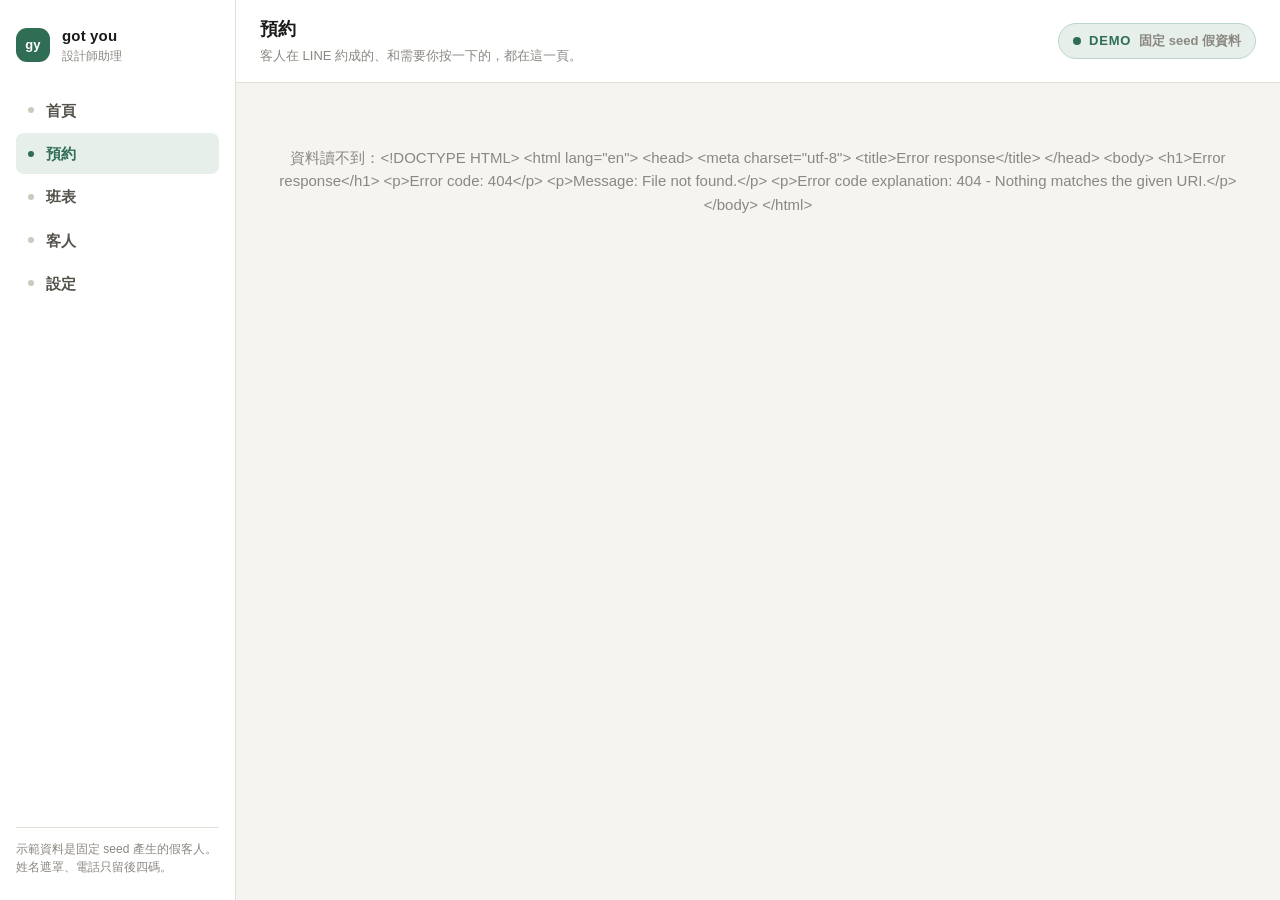
==== assistant/frontend/bookings.html @ 072922bb "export from hackathon-ai @f70cfab" ====
<!doctype html>
<html lang="zh-Hant">
<head>
  <meta charset="utf-8">
  <meta name="viewport" content="width=device-width, initial-scale=1">
  <meta name="assistant-api-base" content="">
  <title>預約 · got you 設計師助理</title>
  <link rel="stylesheet" href="app.css">
</head>
<body data-page="bookings">
  <div class="shell">
    <aside class="sidebar">
      <div class="brand">
        <span class="glyph" aria-hidden="true">gy</span>
        <span class="who"><b>got you</b><span>設計師助理</span></span>
      </div>
      <nav class="nav" aria-label="主導覽">
        <a href="index.html"><span class="dot"></span>首頁</a>
        <a href="bookings.html"><span class="dot"></span>預約</a>
        <a href="schedule.html"><span class="dot"></span>班表</a>
        <a href="customers.html"><span class="dot"></span>客人</a>
        <a href="settings.html"><span class="dot"></span>設定</a>
      </nav>
      <div class="foot">
        示範資料是固定 seed 產生的假客人。<br>
        姓名遮罩、電話只留後四碼。
      </div>
    </aside>
    <div class="main">
      <header class="topbar">
        <div>
          <h1>預約</h1>
          <p class="sub">客人在 LINE 約成的、和需要你按一下的，都在這一頁。</p>
        </div>
      <button class="source-badge" type="button" data-source-badge data-mode-switch
        aria-label="資料來源，按一下切換">
        <span class="pip"></span><span>DEMO</span>
      </button>
      </header>
      <main class="content" id="page-body">
        <p class="empty">讀取中…</p>
      </main>
    </div>
  </div>
  <script src="api-client.js"></script>
  <script src="shell.js"></script>
  <script src="pages.js"></script>
</body>
</html>
---- assistant/frontend/app.css ----
/*
 * got you 設計師助理 · 示範版樣式
 *
 * 一套 CSS 變數撐住五個頁面：顏色、字級、間距、圓角、陰影。要換配色只改
 * :root 那一段，不必翻五個檔。深色由 prefers-color-scheme 接手，變數同名覆蓋，
 * 版面規則一行都不用重寫。
 *
 * 這裡刻意不引外部字型、不引框架：公開 repo clone 下來只有一個 uvicorn，
 * 沒有 npm install，也沒有連外的請求。
 */

:root {
  color-scheme: light;

  --bg: #f5f4f0;
  --surface: #ffffff;
  --surface-2: #faf9f6;
  --surface-3: #f1efea;
  --ink: #1b1a18;
  --ink-2: #56534d;
  --muted: #8b8781;
  --line: #e3dfd7;
  --line-strong: #cec9bf;

  --accent: #2f6d55;
  --accent-ink: #ffffff;
  --accent-soft: #e6efe9;
  --accent-line: #bcd6c9;

  --warn: #8a5b12;
  --warn-soft: #fbf1dd;
  --danger: #9b2f2b;
  --danger-soft: #f8e3e1;

  --demo: #2f6d55;
  --demo-soft: #e6efe9;
  --live: #9b4a12;
  --live-soft: #fbe9da;

  --font-xs: 12px;
  --font-sm: 13px;
  --font-md: 15px;
  --font-lg: 18px;
  --font-xl: 24px;

  --space-1: 4px;
  --space-2: 8px;
  --space-3: 12px;
  --space-4: 16px;
  --space-5: 24px;
  --space-6: 32px;

  --radius-sm: 8px;
  --radius-md: 12px;
  --radius-lg: 18px;
  --shadow-sm: 0 1px 2px rgba(24, 22, 20, .05);
  --shadow-md: 0 10px 28px rgba(24, 22, 20, .08);

  --sidebar-width: 236px;
}

@media (prefers-color-scheme: dark) {
  :root {
    color-scheme: dark;

    --bg: #131417;
    --surface: #1c1e22;
    --surface-2: #212429;
    --surface-3: #282c32;
    --ink: #f0eee9;
    --ink-2: #bab5ad;
    --muted: #8b877f;
    --line: #2f333a;
    --line-strong: #414751;

    --accent: #6fbb99;
    --accent-ink: #10231c;
    --accent-soft: #1e332b;
    --accent-line: #2f5546;

    --warn: #e0b264;
    --warn-soft: #33291a;
    --danger: #e08a84;
    --danger-soft: #35211f;

    --demo: #6fbb99;
    --demo-soft: #1e332b;
    --live: #e2a06a;
    --live-soft: #35281c;

    --shadow-sm: 0 1px 2px rgba(0, 0, 0, .4);
    --shadow-md: 0 12px 32px rgba(0, 0, 0, .45);
  }
}

* { box-sizing: border-box; }

html, body { height: 100%; }

body {
  margin: 0;
  background: var(--bg);
  color: var(--ink);
  font-family: -apple-system, BlinkMacSystemFont, "Segoe UI", "Noto Sans TC",
    "PingFang TC", "Microsoft JhengHei", sans-serif;
  font-size: var(--font-md);
  line-height: 1.55;
  -webkit-font-smoothing: antialiased;
}

a { color: inherit; }

/* --- 外框 ------------------------------------------------------------------ */

.shell {
  display: grid;
  grid-template-columns: var(--sidebar-width) minmax(0, 1fr);
  min-height: 100vh;
}

.sidebar {
  background: var(--surface);
  border-right: 1px solid var(--line);
  padding: var(--space-5) var(--space-4);
  display: flex;
  flex-direction: column;
  gap: var(--space-5);
  position: sticky;
  top: 0;
  height: 100vh;
}

.brand { display: flex; align-items: center; gap: var(--space-3); }

.brand .glyph {
  width: 34px;
  height: 34px;
  border-radius: 11px;
  background: var(--accent);
  color: var(--accent-ink);
  display: grid;
  place-items: center;
  font-weight: 800;
  font-size: var(--font-sm);
  letter-spacing: .02em;
}

.brand .who { display: grid; }
.brand .who b { font-size: var(--font-md); letter-spacing: .01em; }
.brand .who span { color: var(--muted); font-size: var(--font-xs); }

.nav { display: grid; gap: 2px; }

.nav a {
  display: flex;
  align-items: center;
  gap: var(--space-3);
  padding: 9px var(--space-3);
  border-radius: var(--radius-sm);
  color: var(--ink-2);
  text-decoration: none;
  font-size: var(--font-md);
  font-weight: 600;
}

.nav a .dot {
  width: 6px;
  height: 6px;
  border-radius: 50%;
  background: var(--line-strong);
}

.nav a:hover { background: var(--surface-3); color: var(--ink); }
.nav a[aria-current="page"] { background: var(--accent-soft); color: var(--accent); }
.nav a[aria-current="page"] .dot { background: var(--accent); }

.sidebar .foot {
  margin-top: auto;
  color: var(--muted);
  font-size: var(--font-xs);
  line-height: 1.5;
  border-top: 1px solid var(--line);
  padding-top: var(--space-3);
}

.main { display: flex; flex-direction: column; min-width: 0; }

.topbar {
  display: flex;
  align-items: center;
  justify-content: space-between;
  gap: var(--space-4);
  padding: var(--space-4) var(--space-5);
  border-bottom: 1px solid var(--line);
  background: var(--surface);
  position: sticky;
  top: 0;
  z-index: 20;
}

.topbar h1 { margin: 0; font-size: var(--font-lg); font-weight: 750; letter-spacing: .01em; }
.topbar .sub { margin: 2px 0 0; color: var(--muted); font-size: var(--font-sm); }

.content { padding: var(--space-5); display: grid; gap: var(--space-4); align-content: start; }

/* --- 資料來源徽章（影片全程可見） ------------------------------------------ */

.source-badge {
  display: inline-flex;
  align-items: center;
  gap: var(--space-2);
  border-radius: 999px;
  border: 1px solid var(--accent-line);
  background: var(--demo-soft);
  color: var(--demo);
  font: inherit;
  font-size: var(--font-sm);
  font-weight: 800;
  letter-spacing: .06em;
  padding: 7px 14px;
  cursor: pointer;
  white-space: nowrap;
}

.source-badge .pip {
  width: 8px;
  height: 8px;
  border-radius: 50%;
  background: currentColor;
}

.source-badge[data-mode="production"] {
  background: var(--live-soft);
  border-color: var(--live);
  color: var(--live);
}

.source-badge .hint { font-weight: 600; letter-spacing: 0; color: var(--muted); }
.source-badge:disabled { cursor: not-allowed; opacity: .85; }

/* --- 面板與表格 ------------------------------------------------------------ */

.panel {
  background: var(--surface);
  border: 1px solid var(--line);
  border-radius: var(--radius-md);
  box-shadow: var(--shadow-sm);
  padding: var(--space-4) var(--space-5);
}

.panel h2 { margin: 0 0 var(--space-1); font-size: var(--font-md); font-weight: 750; }
.panel .toolbar h2 { margin: 0; }
.panel .note { margin: 0; color: var(--muted); font-size: var(--font-sm); }
.panel .note + .toolbar { margin-top: var(--space-3); }
.panel .toolbar + .table-scroll { margin-top: var(--space-3); }
.panel .toolbar + .week { margin-top: var(--space-3); }

.tiles { display: grid; grid-template-columns: repeat(auto-fit, minmax(150px, 1fr)); gap: var(--space-3); }

.tile {
  background: var(--surface);
  border: 1px solid var(--line);
  border-radius: var(--radius-md);
  padding: var(--space-3) var(--space-4);
}

.tile b { display: block; font-size: var(--font-xl); font-weight: 750; font-variant-numeric: tabular-nums; }
.tile span { color: var(--muted); font-size: var(--font-sm); }

.toolbar { display: flex; flex-wrap: wrap; gap: var(--space-2); align-items: center; }

.field {
  flex: 1 1 220px;
  min-width: 0;
  display: flex;
  align-items: center;
  gap: var(--space-2);
  background: var(--surface-2);
  border: 1px solid var(--line);
  border-radius: var(--radius-sm);
  padding: 0 var(--space-3);
}

.field input {
  flex: 1;
  min-width: 0;
  border: 0;
  background: transparent;
  color: var(--ink);
  font: inherit;
  padding: 9px 0;
  outline: none;
}

.chip {
  border: 1px solid var(--line);
  background: var(--surface);
  color: var(--ink-2);
  border-radius: 999px;
  padding: 7px 14px;
  font: inherit;
  font-size: var(--font-sm);
  font-weight: 650;
  cursor: pointer;
}

.chip:hover { border-color: var(--line-strong); }
.chip[aria-pressed="true"] { background: var(--accent-soft); border-color: var(--accent-line); color: var(--accent); }

.table-scroll { overflow-x: auto; margin: 0 calc(-1 * var(--space-5)); padding: 0 var(--space-5); }

table { width: 100%; border-collapse: collapse; font-size: var(--font-sm); }

th {
  text-align: left;
  color: var(--muted);
  font-weight: 700;
  font-size: var(--font-xs);
  letter-spacing: .04em;
  padding: 0 var(--space-3) var(--space-2);
  white-space: nowrap;
}

td {
  padding: 10px var(--space-3);
  border-top: 1px solid var(--line);
  vertical-align: middle;
  white-space: nowrap;
}

td.name { font-weight: 700; font-size: var(--font-md); }
td.num { font-variant-numeric: tabular-nums; }
tbody tr:hover { background: var(--surface-2); }

.pill {
  display: inline-flex;
  align-items: center;
  border-radius: 999px;
  padding: 3px 10px;
  font-size: var(--font-xs);
  font-weight: 750;
  border: 1px solid var(--line);
  background: var(--surface-3);
  color: var(--ink-2);
}

.pill.ready { background: var(--accent-soft); border-color: var(--accent-line); color: var(--accent); }
.pill.warn { background: var(--warn-soft); border-color: var(--warn); color: var(--warn); }
.pill.muted { background: var(--surface-3); color: var(--muted); }

.empty { color: var(--muted); padding: var(--space-5) 0; text-align: center; }

/* --- 班表 ------------------------------------------------------------------ */

.week { display: grid; gap: var(--space-2); }

.day {
  display: grid;
  grid-template-columns: 92px minmax(0, 1fr);
  gap: var(--space-3);
  border-top: 1px solid var(--line);
  padding: var(--space-3) 0;
}

.day:first-child { border-top: 0; }
.day .when { color: var(--ink-2); font-weight: 700; }
.day .when small { display: block; color: var(--muted); font-weight: 600; font-size: var(--font-xs); }
.day.anchor .when { color: var(--accent); }

.slots { display: grid; gap: var(--space-2); }

.slot {
  display: flex;
  flex-wrap: wrap;
  align-items: center;
  gap: var(--space-3);
  border: 1px solid var(--line);
  border-left: 3px solid var(--accent);
  border-radius: var(--radius-sm);
  background: var(--surface-2);
  padding: 9px var(--space-3);
}

.slot.off { border-left-color: var(--line-strong); background: var(--surface-3); }
.slot .time { font-variant-numeric: tabular-nums; font-weight: 700; }
.slot .who { font-weight: 700; }
.slot .what { color: var(--muted); font-size: var(--font-sm); }
.slot .tail { margin-left: auto; }
.day .free { color: var(--muted); font-size: var(--font-sm); padding: 6px 0; }

/* --- 設定 ------------------------------------------------------------------ */

.rows { display: grid; gap: var(--space-2); margin-top: var(--space-3); }

.row {
  display: flex;
  flex-wrap: wrap;
  gap: var(--space-3);
  align-items: baseline;
  justify-content: space-between;
  border: 1px solid var(--line);
  border-radius: var(--radius-sm);
  background: var(--surface-2);
  padding: 10px var(--space-3);
}

.row .label { color: var(--muted); font-size: var(--font-sm); }
.row .value { font-weight: 650; }

.switch { display: inline-flex; align-items: center; gap: var(--space-2); font-size: var(--font-sm); font-weight: 700; }
.switch .track { width: 34px; height: 20px; border-radius: 999px; background: var(--line-strong); position: relative; }
.switch .track::after {
  content: "";
  position: absolute;
  inset: 2px auto 2px 2px;
  width: 16px;
  border-radius: 50%;
  background: var(--surface);
}
.switch.on .track { background: var(--accent); }
.switch.on .track::after { inset: 2px 2px 2px auto; }

/* --- 聊天 ------------------------------------------------------------------ */

.chat { display: grid; grid-template-rows: minmax(0, 1fr) auto; height: calc(100vh - 73px); }

.thread {
  overflow-y: auto;
  padding: var(--space-5);
  display: grid;
  gap: var(--space-4);
  align-content: start;
}

.turn { display: grid; gap: var(--space-2); max-width: 760px; width: 100%; }
.turn.mine { justify-items: end; margin-left: auto; }

.bubble {
  border-radius: var(--radius-lg);
  padding: var(--space-3) var(--space-4);
  white-space: pre-wrap;
  overflow-wrap: anywhere;
  box-shadow: var(--shadow-sm);
}

.turn.mine .bubble {
  background: var(--accent);
  color: var(--accent-ink);
  border-bottom-right-radius: var(--radius-sm);
  max-width: 80%;
}

.turn.theirs .bubble {
  background: var(--surface);
  border: 1px solid var(--line);
  border-bottom-left-radius: var(--radius-sm);
}

.speaker { color: var(--muted); font-size: var(--font-xs); font-weight: 700; letter-spacing: .04em; }

.fade { animation: rise .28s ease both; }

@keyframes rise {
  from { opacity: 0; transform: translateY(6px); }
  to { opacity: 1; transform: none; }
}

@media (prefers-reduced-motion: reduce) {
  .fade { animation: none; }
}

.steps { display: grid; gap: var(--space-2); }

.toolcard {
  display: grid;
  gap: 2px;
  border: 1px solid var(--line);
  border-left: 3px solid var(--line-strong);
  border-radius: var(--radius-sm);
  background: var(--surface-2);
  padding: 9px var(--space-3);
  font-size: var(--font-sm);
}

.toolcard.done { border-left-color: var(--accent); }
.toolcard .call { font-family: ui-monospace, SFMono-Regular, Menlo, monospace; font-size: var(--font-xs); color: var(--ink-2); overflow-wrap: anywhere; }
.toolcard .state { color: var(--muted); font-size: var(--font-xs); font-weight: 700; }
.toolcard.done .state { color: var(--accent); }

details.used {
  border: 1px solid var(--line);
  border-radius: var(--radius-sm);
  background: var(--surface-2);
  padding: var(--space-2) var(--space-3);
  font-size: var(--font-sm);
}

details.used summary { cursor: pointer; color: var(--ink-2); font-weight: 700; }
details.used .steps { margin-top: var(--space-2); }

.draft {
  border: 1px solid var(--accent-line);
  border-radius: var(--radius-md);
  background: var(--surface);
  box-shadow: var(--shadow-md);
  overflow: hidden;
}

.draft .cap {
  display: flex;
  align-items: center;
  justify-content: space-between;
  gap: var(--space-3);
  background: var(--accent-soft);
  color: var(--accent);
  padding: var(--space-2) var(--space-4);
  font-size: var(--font-sm);
  font-weight: 750;
}

.draft .body { padding: var(--space-4); white-space: pre-wrap; overflow-wrap: anywhere; }
.draft .bar { display: flex; flex-wrap: wrap; gap: var(--space-2); align-items: center; padding: 0 var(--space-4) var(--space-4); }
.draft .bar .why { color: var(--muted); font-size: var(--font-xs); margin-left: auto; }

button.primary {
  border: 1px solid var(--accent);
  background: var(--accent);
  color: var(--accent-ink);
  border-radius: var(--radius-sm);
  padding: 9px 16px;
  font: inherit;
  font-weight: 700;
  cursor: pointer;
}

button.quiet {
  border: 1px solid var(--line-strong);
  background: var(--surface);
  color: var(--ink-2);
  border-radius: var(--radius-sm);
  padding: 9px 16px;
  font: inherit;
  font-weight: 700;
  cursor: pointer;
}

.composer { border-top: 1px solid var(--line); background: var(--surface); padding: var(--space-3) var(--space-5) var(--space-4); }
.quick { display: flex; flex-wrap: wrap; gap: var(--space-2); margin-bottom: var(--space-3); }

.quick button {
  border: 1px solid var(--line);
  background: var(--surface-2);
  color: var(--ink-2);
  border-radius: 999px;
  padding: 7px 13px;
  font: inherit;
  font-size: var(--font-sm);
  font-weight: 650;
  cursor: pointer;
}

.quick button:hover { border-color: var(--accent-line); color: var(--accent); background: var(--accent-soft); }

.say { display: flex; gap: var(--space-2); align-items: flex-end; }

.say textarea {
  flex: 1;
  min-height: 46px;
  max-height: 160px;
  resize: none;
  border: 1px solid var(--line);
  border-radius: var(--radius-md);
  background: var(--surface-2);
  color: var(--ink);
  font: inherit;
  padding: 11px var(--space-3);
  outline: none;
}

.say textarea:focus { border-color: var(--accent-line); }

.toast {
  position: fixed;
  left: 50%;
  bottom: 96px;
  transform: translateX(-50%);
  background: var(--ink);
  color: var(--bg);
  border-radius: 999px;
  padding: 10px 20px;
  font-size: var(--font-sm);
  font-weight: 700;
  box-shadow: var(--shadow-md);
  z-index: 60;
}

/* --- 手機 ------------------------------------------------------------------ */

@media (max-width: 860px) {
  .shell { grid-template-columns: minmax(0, 1fr); }

  .sidebar {
    position: static;
    height: auto;
    flex-direction: row;
    align-items: center;
    gap: var(--space-3);
    overflow-x: auto;
    padding: var(--space-3) var(--space-4);
    border-right: 0;
    border-bottom: 1px solid var(--line);
  }

  .brand .who { display: none; }
  .nav { grid-auto-flow: column; gap: var(--space-1); }
  .nav a { padding: 7px 11px; font-size: var(--font-sm); }
  .nav a .dot { display: none; }
  .sidebar .foot { display: none; }

  .topbar { padding: var(--space-3) var(--space-4); }
  .topbar .sub { display: none; }
  .content { padding: var(--space-4); }
  .chat { height: calc(100vh - 130px); }
  .thread { padding: var(--space-4); }
  .composer { padding: var(--space-3) var(--space-4); }
  .table-scroll { margin: 0 calc(-1 * var(--space-4)); padding: 0 var(--space-4); }
  .day { grid-template-columns: minmax(0, 1fr); }
}

/* 只給螢幕閱讀器的標籤：畫面上看不到，但輸入框不是一個沒有名字的框。 */
.visually-hidden {
  position: absolute;
  width: 1px;
  height: 1px;
  margin: -1px;
  padding: 0;
  overflow: hidden;
  clip: rect(0 0 0 0);
  white-space: nowrap;
  border: 0;
}
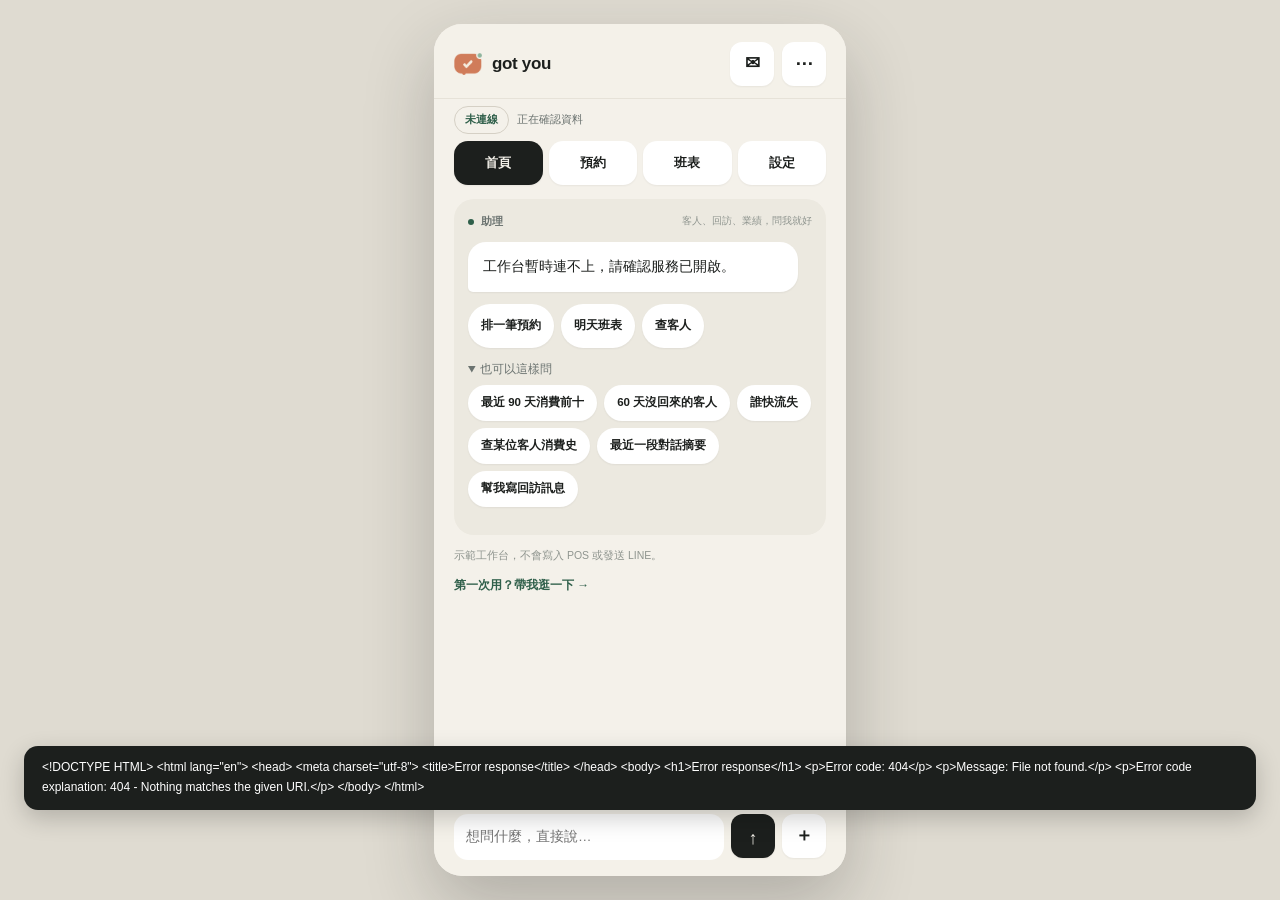
==== commit 47d5263a: "export from hackathon-ai @1cab8b3 工具卡逐張出現還原、工作台亂型別守衛、刪死檔 pages.js、README 對齊實際畫面與測試數字（323 passed／2 sk" ====
--- a/assistant/frontend/bookings.html
+++ b/assistant/frontend/bookings.html
@@ -2,48 +2,67 @@
 <html lang="zh-Hant">
 <head>
   <meta charset="utf-8">
-  <meta name="viewport" content="width=device-width, initial-scale=1">
+  <meta name="viewport" content="width=device-width, initial-scale=1, viewport-fit=cover">
   <meta name="assistant-api-base" content="">
-  <title>預約 · got you 設計師助理</title>
+  <title>工作台 · got you</title>
   <link rel="stylesheet" href="app.css">
 </head>
-<body data-page="bookings">
-  <div class="shell">
-    <aside class="sidebar">
-      <div class="brand">
-        <span class="glyph" aria-hidden="true">gy</span>
-        <span class="who"><b>got you</b><span>設計師助理</span></span>
-      </div>
-      <nav class="nav" aria-label="主導覽">
-        <a href="index.html"><span class="dot"></span>首頁</a>
-        <a href="bookings.html"><span class="dot"></span>預約</a>
-        <a href="schedule.html"><span class="dot"></span>班表</a>
-        <a href="customers.html"><span class="dot"></span>客人</a>
-        <a href="settings.html"><span class="dot"></span>設定</a>
+<body data-workbench data-initial-sheet="bookings">
+  <main class="workbench">
+    <header class="topbar">
+      <a class="brand" href="index.html" aria-label="got you 首頁"><img src="assets/gotyou-bubble.png" alt=""><b>got you</b></a>
+      <button class="icon" type="button" data-open="inbox" aria-label="客人訊息">✉</button>
+      <button class="icon" type="button" data-open="settings" aria-label="更多設定">⋯</button>
+    </header>
+    <div class="source-line">
+      <button class="source-badge" type="button" data-source-badge data-mode-switch>連線中</button>
+      <span data-replay-label>正在確認資料</span>
+    </div>
+    <div class="home-content">
+      <nav class="nav" aria-label="主要入口" data-tour="nav">
+        <button type="button" data-home aria-current="page">首頁</button>
+        <button type="button" data-open="bookings">預約</button>
+        <button type="button" data-open="schedule">班表</button>
+        <button type="button" data-open="settings">設定</button>
       </nav>
-      <div class="foot">
-        示範資料是固定 seed 產生的假客人。<br>
-        姓名遮罩、電話只留後四碼。
-      </div>
-    </aside>
-    <div class="main">
-      <header class="topbar">
-        <div>
-          <h1>預約</h1>
-          <p class="sub">客人在 LINE 約成的、和需要你按一下的，都在這一頁。</p>
+      <section class="assistant-area" data-tour="chat">
+        <div class="assistant-heading"><i></i><b>助理</b><span>客人、回訪、業績，問我就好</span></div>
+        <div class="greeting bubble" data-greeting>你好，我是你的工作台助理。正在讀取資料…</div>
+        <div class="home-shortcuts">
+          <button type="button" data-open="add">排一筆預約</button>
+          <button type="button" data-tomorrow>明天班表</button>
+          <button type="button" data-open="customers">查客人</button>
         </div>
-      <button class="source-badge" type="button" data-source-badge data-mode-switch
-        aria-label="資料來源，按一下切換">
-        <span class="pip"></span><span>DEMO</span>
-      </button>
-      </header>
-      <main class="content" id="page-body">
-        <p class="empty">讀取中…</p>
-      </main>
+        <details class="quick-panel" open>
+          <summary>也可以這樣問</summary>
+          <div class="quick" aria-label="常問的問題">
+            <button type="button" data-quick-prompt="幫我看截至今天，最近 90 天消費金額最高的 10 位客人，金額跟到店次數一起列。">最近 90 天消費前十</button>
+            <button type="button" data-quick-prompt="幫我找超過 60 天沒回來的客人，按沒回來天數由久到短列 10 位。">60 天沒回來的客人</button>
+            <button type="button" data-quick-prompt="幫我看看誰快流失了，先抓 5 位最值得我主動關心的。">誰快流失</button>
+            <button type="button" data-quick-prompt="最近 90 天消費第一名那位，幫我把每次服務、日期和金額整理出來。">查某位客人消費史</button>
+            <button type="button" data-quick-prompt="幫我整理最近一位有傳訊息的客人：他最後在問什麼、我們回了什麼、目前卡在哪？">最近一段對話摘要</button>
+            <button type="button" data-quick-prompt="流失名單第一位，幫我寫一則回訪訊息。">幫我寫回訪訊息</button>
+          </div>
+        </details>
+        <div class="thread" data-thread role="log" aria-label="和助理的對話" aria-live="polite"></div>
+      </section>
+      <p class="disclosure" data-workbench-note>示範工作台，不會寫入 POS 或發送 LINE。</p>
+      <button class="text-button" type="button" data-tour-start>第一次用？帶我逛一下 →</button>
     </div>
-  </div>
+    <form class="composer" data-chat-form>
+      <label class="visually-hidden" for="say">想問助理什麼</label>
+      <textarea id="say" data-say rows="1" placeholder="想問什麼，直接說…"></textarea>
+      <button class="primary icon" type="submit" data-send aria-label="送出給助理">↑</button>
+      <button class="icon" type="button" data-open="add" aria-label="手動排一筆">＋</button>
+    </form>
+  </main>
+  <div data-sheet-root></div>
+  <button class="assistant-ball" type="button" data-assistant-ball aria-label="打開助理" hidden><img src="assets/gotyou-bubble.png" alt=""></button>
+  <div class="toast" data-toast role="status" hidden></div>
   <script src="api-client.js"></script>
   <script src="shell.js"></script>
-  <script src="pages.js"></script>
+  <script src="workbench.js"></script>
+  <script src="workbench-settings.js"></script>
+  <script src="chat.js"></script>
 </body>
 </html>
--- a/assistant/frontend/app.css
+++ b/assistant/frontend/app.css
@@ -1,641 +1,883 @@
-/*
- * got you 設計師助理 · 示範版樣式
- *
- * 一套 CSS 變數撐住五個頁面：顏色、字級、間距、圓角、陰影。要換配色只改
- * :root 那一段，不必翻五個檔。深色由 prefers-color-scheme 接手，變數同名覆蓋，
- * 版面規則一行都不用重寫。
- *
- * 這裡刻意不引外部字型、不引框架：公開 repo clone 下來只有一個 uvicorn，
- * 沒有 npm install，也沒有連外的請求。
- */
-
 :root {
   color-scheme: light;
-
-  --bg: #f5f4f0;
-  --surface: #ffffff;
-  --surface-2: #faf9f6;
-  --surface-3: #f1efea;
-  --ink: #1b1a18;
-  --ink-2: #56534d;
-  --muted: #8b8781;
-  --line: #e3dfd7;
-  --line-strong: #cec9bf;
-
-  --accent: #2f6d55;
-  --accent-ink: #ffffff;
-  --accent-soft: #e6efe9;
-  --accent-line: #bcd6c9;
-
-  --warn: #8a5b12;
-  --warn-soft: #fbf1dd;
-  --danger: #9b2f2b;
-  --danger-soft: #f8e3e1;
-
-  --demo: #2f6d55;
-  --demo-soft: #e6efe9;
-  --live: #9b4a12;
-  --live-soft: #fbe9da;
-
-  --font-xs: 12px;
-  --font-sm: 13px;
-  --font-md: 15px;
-  --font-lg: 18px;
-  --font-xl: 24px;
-
-  --space-1: 4px;
-  --space-2: 8px;
-  --space-3: 12px;
-  --space-4: 16px;
-  --space-5: 24px;
-  --space-6: 32px;
-
-  --radius-sm: 8px;
-  --radius-md: 12px;
-  --radius-lg: 18px;
-  --shadow-sm: 0 1px 2px rgba(24, 22, 20, .05);
-  --shadow-md: 0 10px 28px rgba(24, 22, 20, .08);
-
-  --sidebar-width: 236px;
-}
-
-@media (prefers-color-scheme: dark) {
-  :root {
-    color-scheme: dark;
-
-    --bg: #131417;
-    --surface: #1c1e22;
-    --surface-2: #212429;
-    --surface-3: #282c32;
-    --ink: #f0eee9;
-    --ink-2: #bab5ad;
-    --muted: #8b877f;
-    --line: #2f333a;
-    --line-strong: #414751;
-
-    --accent: #6fbb99;
-    --accent-ink: #10231c;
-    --accent-soft: #1e332b;
-    --accent-line: #2f5546;
-
-    --warn: #e0b264;
-    --warn-soft: #33291a;
-    --danger: #e08a84;
-    --danger-soft: #35211f;
-
-    --demo: #6fbb99;
-    --demo-soft: #1e332b;
-    --live: #e2a06a;
-    --live-soft: #35281c;
-
-    --shadow-sm: 0 1px 2px rgba(0, 0, 0, .4);
-    --shadow-md: 0 12px 32px rgba(0, 0, 0, .45);
-  }
-}
-
-* { box-sizing: border-box; }
-
-html, body { height: 100%; }
-
+  --ink: #1c1f1d;
+  --muted: #6b7370;
+  --paper: #f4f1ea;
+  --paper-2: #ece9e0;
+  --green: #2f5f4a;
+  --sig: #b4552f;
+  --line: #e6e2d8;
+  --shadow: 0 1px 2px rgba(28, 31, 29, 0.06);
+}
+* {
+  box-sizing: border-box;
+}
 body {
   margin: 0;
-  background: var(--bg);
+  background: #dfdbd1;
   color: var(--ink);
-  font-family: -apple-system, BlinkMacSystemFont, "Segoe UI", "Noto Sans TC",
-    "PingFang TC", "Microsoft JhengHei", sans-serif;
-  font-size: var(--font-md);
-  line-height: 1.55;
-  -webkit-font-smoothing: antialiased;
-}
-
-a { color: inherit; }
-
-/* --- 外框 ------------------------------------------------------------------ */
-
-.shell {
-  display: grid;
-  grid-template-columns: var(--sidebar-width) minmax(0, 1fr);
-  min-height: 100vh;
-}
-
-.sidebar {
-  background: var(--surface);
-  border-right: 1px solid var(--line);
-  padding: var(--space-5) var(--space-4);
+  font-family: -apple-system, "Segoe UI", "Noto Sans TC", sans-serif;
+  font-size: 13.5px;
+  line-height: 1.65;
+  font-variant-numeric: tabular-nums;
+  padding: 24px 0;
+}
+button,
+input,
+textarea,
+select {
+  font: inherit;
+}
+button,
+a,
+input,
+textarea,
+select {
+  -webkit-tap-highlight-color: transparent;
+}
+button {
+  border: 0;
+  cursor: pointer;
+  color: inherit;
+  background: #fff;
+  font-weight: 700;
+  min-height: 44px;
+  touch-action: manipulation;
+}
+button:active {
+  transform: scale(0.97);
+}
+button:disabled {
+  opacity: 0.45;
+  cursor: not-allowed;
+}
+button:focus-visible,
+a:focus-visible,
+summary:focus-visible {
+  outline: 3px solid var(--green);
+  outline-offset: 3px;
+}
+[hidden] {
+  display: none !important;
+}
+a {
+  color: var(--green);
+  text-decoration: none;
+}
+h1,
+h2,
+h3,
+p {
+  margin: 0;
+}
+h1 {
+  font-size: 23px;
+  font-weight: 900;
+  letter-spacing: -0.035em;
+}
+h2 {
+  font-size: 17px;
+  font-weight: 900;
+  letter-spacing: -0.025em;
+}
+h3 {
+  font-size: 14px;
+  font-weight: 900;
+  letter-spacing: -0.02em;
+}
+img {
+  max-width: 100%;
+}
+.workbench {
+  width: min(412px, calc(100vw - 40px));
+  margin: auto;
+  min-height: calc(100dvh - 48px);
+  background: var(--paper);
+  border-radius: 28px;
+  box-shadow: 0 28px 70px rgba(28, 31, 29, 0.24);
   display: flex;
   flex-direction: column;
-  gap: var(--space-5);
+  position: relative;
+}
+.topbar {
   position: sticky;
   top: 0;
-  height: 100vh;
-}
-
-.brand { display: flex; align-items: center; gap: var(--space-3); }
-
-.brand .glyph {
-  width: 34px;
-  height: 34px;
-  border-radius: 11px;
-  background: var(--accent);
-  color: var(--accent-ink);
+  z-index: 10;
+  background: rgba(244, 241, 234, 0.97);
+  border-radius: 28px 28px 0 0;
+  padding: 18px 20px 12px;
+  display: flex;
+  align-items: center;
+  gap: 8px;
+  border-bottom: 1px solid var(--line);
+}
+.brand {
+  display: flex;
+  align-items: center;
+  gap: 10px;
+  color: var(--ink);
+  margin-right: auto;
+  font-size: 17px;
+  letter-spacing: -0.02em;
+}
+.brand img {
+  width: 28px;
+  height: 28px;
+  object-fit: contain;
+}
+.icon {
+  width: 44px;
+  height: 44px;
+  flex: none;
+  border-radius: 12px;
+  box-shadow: var(--shadow);
   display: grid;
   place-items: center;
-  font-weight: 800;
-  font-size: var(--font-sm);
-  letter-spacing: .02em;
-}
-
-.brand .who { display: grid; }
-.brand .who b { font-size: var(--font-md); letter-spacing: .01em; }
-.brand .who span { color: var(--muted); font-size: var(--font-xs); }
-
-.nav { display: grid; gap: 2px; }
-
-.nav a {
+  font-size: 18px;
+}
+.source-line {
   display: flex;
   align-items: center;
-  gap: var(--space-3);
-  padding: 9px var(--space-3);
-  border-radius: var(--radius-sm);
-  color: var(--ink-2);
-  text-decoration: none;
-  font-size: var(--font-md);
-  font-weight: 600;
-}
-
-.nav a .dot {
+  gap: 8px;
+  padding: 7px 20px;
+  font-size: 10.5px;
+  color: var(--muted);
+}
+.source-badge {
+  font-size: 10.5px;
+  border: 1px solid #d5d0c5;
+  border-radius: 999px;
+  background: transparent;
+  min-height: 28px;
+  padding: 2px 10px;
+  color: var(--green);
+}
+.home-content {
+  padding: 0 20px 16px;
+  flex: 1;
+}
+.nav {
+  display: flex;
+  gap: 6px;
+}
+.nav button {
+  flex: 1;
+  border-radius: 14px;
+  font-size: 12.5px;
+  box-shadow: var(--shadow);
+}
+.nav [aria-current] {
+  background: var(--ink);
+  color: var(--paper);
+}
+.assistant-area {
+  background: var(--paper-2);
+  border-radius: 20px;
+  padding: 14px;
+  margin-top: 14px;
+}
+.assistant-heading {
+  display: flex;
+  align-items: center;
+  gap: 7px;
+  font-size: 10.5px;
+  color: var(--muted);
+  padding-bottom: 12px;
+  letter-spacing: 0.04em;
+}
+.assistant-heading i {
   width: 6px;
   height: 6px;
   border-radius: 50%;
-  background: var(--line-strong);
-}
-
-.nav a:hover { background: var(--surface-3); color: var(--ink); }
-.nav a[aria-current="page"] { background: var(--accent-soft); color: var(--accent); }
-.nav a[aria-current="page"] .dot { background: var(--accent); }
-
-.sidebar .foot {
-  margin-top: auto;
-  color: var(--muted);
-  font-size: var(--font-xs);
-  line-height: 1.5;
-  border-top: 1px solid var(--line);
-  padding-top: var(--space-3);
-}
-
-.main { display: flex; flex-direction: column; min-width: 0; }
-
-.topbar {
-  display: flex;
+  background: var(--green);
+}
+.assistant-heading span {
+  margin-left: auto;
+  font-size: 10px;
+  letter-spacing: 0;
+  color: #8f958f;
+}
+.bubble {
+  padding: 13px 15px;
+  white-space: pre-wrap;
+  overflow-wrap: anywhere;
+  line-height: 1.75;
+  background: white;
+  border-radius: 18px 18px 18px 5px;
+  box-shadow: var(--shadow);
+}
+.greeting {
+  max-width: 96%;
+}
+.home-shortcuts,
+.quick {
+  display: flex;
+  flex-wrap: wrap;
+  gap: 7px;
+  margin-top: 12px;
+}
+.home-shortcuts button,
+.quick button {
+  border-radius: 999px;
+  padding: 8px 13px;
+  font-size: 12px;
+  box-shadow: var(--shadow);
+}
+.home-shortcuts button:hover,
+.quick button:hover {
+  background: var(--ink);
+  color: var(--paper);
+}
+.quick-panel {
+  margin-top: 12px;
+}
+.quick-panel > summary {
+  cursor: pointer;
+  color: var(--muted);
+  font-size: 11.5px;
+}
+.quick-panel .quick {
+  margin-top: 6px;
+}
+.quick button {
+  font-size: 11.5px;
+  min-height: 36px;
+}
+.thread {
+  display: flex;
+  flex-direction: column;
+  gap: 12px;
+  margin-top: 14px;
+}
+.turn {
+  max-width: 94%;
+  scroll-margin-bottom: 100px;
+  animation: rise 0.22s ease both;
+}
+.turn.mine {
+  align-self: flex-end;
+  max-width: 85%;
+}
+.mine .bubble {
+  background: var(--ink);
+  color: var(--paper);
+  border-radius: 18px 18px 5px 18px;
+}
+.speaker {
+  font-size: 10.5px;
+  color: var(--muted);
+  margin-bottom: 3px;
+}
+.disclosure {
+  font-size: 10.5px;
+  color: #8f958f;
+  line-height: 1.6;
+  margin-top: 12px;
+}
+.text-button {
+  background: transparent;
+  color: var(--green);
+  font-size: 12px;
+  padding: 8px 0;
+}
+.composer {
+  position: sticky;
+  bottom: 0;
+  z-index: 12;
+  display: flex;
+  gap: 7px;
+  padding: 12px 20px max(16px, env(safe-area-inset-bottom));
+  background: rgba(244, 241, 234, 0.97);
+  border-radius: 0 0 28px 28px;
+}
+.composer textarea {
+  flex: 1;
+  min-width: 0;
+  resize: none;
+  border: 0;
+  border-radius: 14px;
+  padding: 12px;
+  background: white;
+  max-height: 130px;
+}
+.primary {
+  background: var(--ink);
+  color: var(--paper);
+}
+.primary,
+.secondary,
+.danger {
+  border-radius: 12px;
+  padding: 10px 16px;
+  box-shadow: var(--shadow);
+}
+.danger {
+  color: var(--sig);
+}
+.full {
+  width: 100%;
+}
+.row {
+  display: flex;
+  align-items: center;
+  gap: 10px;
+}
+.between {
+  justify-content: space-between;
+}
+.grow {
+  flex: 1;
+  min-width: 0;
+}
+.muted,
+.note {
+  color: var(--muted);
+  font-size: 12px;
+}
+.note {
+  margin: 8px 0;
+  line-height: 1.6;
+}
+.warning {
+  color: var(--sig);
+  background: #fbeee7;
+  border-radius: 12px;
+  padding: 10px 12px;
+  font-size: 12px;
+  margin: 10px 0;
+}
+.card {
+  background: #fff;
+  border-radius: 18px;
+  padding: 14px 16px;
+  box-shadow: var(--shadow);
+  margin: 10px 0;
+}
+.card.action {
+  width: 100%;
+  text-align: left;
+  display: block;
+}
+.list-row {
+  display: flex;
+  align-items: center;
+  gap: 10px;
+  width: 100%;
+  padding: 12px 0;
+  border-bottom: 1px solid #f0ece3;
+  text-align: left;
+  background: transparent;
+  min-height: 60px;
+}
+.list-row:last-child {
+  border: 0;
+}
+.avatar {
+  width: 36px;
+  height: 36px;
+  flex: none;
+  border-radius: 50%;
+  background: #eae5da;
+  display: grid;
+  place-items: center;
+  font-size: 15px;
+  font-weight: 900;
+}
+.chevron {
+  color: #c8ccc8;
+}
+.pill {
+  display: inline-block;
+  padding: 3px 8px;
+  border-radius: 999px;
+  font-size: 10.5px;
+  color: var(--muted);
+  background: var(--paper-2);
+}
+.pill.pending {
+  color: var(--sig);
+  background: #fbeee7;
+}
+.pill.confirmed {
+  color: #8f958f;
+  background: #f0f0ee;
+}
+.pill.green {
+  color: var(--green);
+}
+.empty {
+  padding: 28px 12px;
+  text-align: center;
+  color: var(--muted);
+  font-size: 12px;
+}
+.stats {
+  display: flex;
+  background: var(--ink);
+  color: var(--paper);
+  border-radius: 18px;
+  padding: 16px;
+  margin: 12px 0;
+  gap: 10px;
+}
+.stats > div {
+  flex: 1;
+}
+.stats b {
+  font-size: 18px;
+  display: block;
+  line-height: 1.3;
+}
+.stats small {
+  font-size: 10px;
+  opacity: 0.7;
+}
+.actions {
+  display: flex;
+  flex-wrap: wrap;
+  gap: 8px;
+  margin: 12px 0;
+}
+.actions > * {
+  flex: 1;
+}
+.chips {
+  display: flex;
+  gap: 6px;
+  flex-wrap: wrap;
+  margin: 10px 0;
+}
+.chip {
+  border-radius: 999px;
+  padding: 7px 12px;
+  font-size: 12px;
+  background: #fff;
+  border: 1px solid var(--line);
+}
+.chip[aria-pressed="true"] {
+  background: var(--ink);
+  color: var(--paper);
+  border-color: var(--ink);
+}
+.field {
+  display: flex;
+  flex-direction: column;
+  gap: 5px;
+  margin: 12px 0;
+  font-size: 12px;
+  color: var(--muted);
+}
+.field input,
+.field textarea,
+.field select {
+  width: 100%;
+  min-height: 44px;
+  border: 1px solid var(--line);
+  border-radius: 11px;
+  padding: 10px 12px;
+  color: var(--ink);
+  background: white;
+  outline: none;
+}
+.field input:focus,
+.field textarea:focus {
+  border-color: var(--green);
+  box-shadow: 0 0 0 2px #2f5f4a18;
+}
+.field textarea {
+  resize: vertical;
+  min-height: 80px;
+}
+.field input[type="checkbox"] {
+  width: 22px;
+  min-height: 22px;
+  accent-color: var(--green);
+}
+.inline-fields {
+  display: flex;
+  gap: 10px;
+}
+.inline-fields > .field {
+  flex: 1;
+  min-width: 0;
+}
+.error {
+  color: var(--sig);
+  background: #fbeee7;
+  border-radius: 12px;
+  padding: 10px 12px;
+  margin: 10px 0;
+  white-space: pre-wrap;
+  overflow-wrap: anywhere;
+}
+.sheet-layer {
+  position: fixed;
+  inset: 0;
+  z-index: 30;
+  display: flex;
+  justify-content: center;
+  align-items: flex-end;
+  background: rgba(28, 31, 29, 0.36);
+  padding: 0 20px;
+}
+.sheet {
+  width: min(412px, 100%);
+  max-height: 92dvh;
+  display: flex;
+  flex-direction: column;
+  background: var(--paper);
+  border-radius: 24px 24px 0 0;
+  box-shadow: 0 -18px 50px rgba(28, 31, 29, 0.22);
+  animation: rise 0.24s ease both;
+  outline: none;
+}
+.sheet-handle {
+  width: 34px;
+  height: 4px;
+  border-radius: 99px;
+  background: #d5d0c5;
+  margin: 10px auto 2px;
+  flex: none;
+}
+.sheet-header {
+  display: flex;
+  align-items: center;
+  gap: 8px;
+  padding: 4px 16px 10px;
+  border-bottom: 1px solid var(--line);
+  flex: none;
+}
+.sheet-header h2 {
+  flex: 1;
+}
+.sheet-content {
+  padding: 10px 20px max(30px, env(safe-area-inset-bottom));
+  overflow: auto;
+  overscroll-behavior: contain;
+}
+.assistant-ball {
+  position: fixed;
+  right: max(28px, calc(50vw - 190px));
+  bottom: 22px;
+  z-index: 42;
+  width: 52px;
+  height: 52px;
+  border-radius: 50%;
+  background: #fff;
+  box-shadow: 0 6px 24px #0003;
+  touch-action: none;
+  display: grid;
+  place-items: center;
+}
+.assistant-ball img {
+  width: 30px;
+  pointer-events: none;
+}
+.toast {
+  position: fixed;
+  bottom: 90px;
+  left: 50%;
+  transform: translateX(-50%);
+  z-index: 100;
+  background: var(--ink);
+  color: white;
+  padding: 12px 18px;
+  border-radius: 14px;
+  width: max-content;
+  max-width: calc(100vw - 48px);
+  font-size: 12px;
+  box-shadow: 0 8px 24px #0003;
+}
+.date-strip {
+  display: flex;
+  gap: 7px;
+  overflow-x: auto;
+  scrollbar-width: none;
+  padding: 10px 0 15px;
+  scroll-snap-type: x proximity;
+}
+.date-chip {
+  min-width: 48px;
+  border-radius: 14px;
+  padding: 8px 4px;
+  background: #fff;
+  color: #8f958f;
+  scroll-snap-align: center;
+}
+.date-chip b {
+  display: block;
+  font-size: 17px;
+  color: var(--ink);
+}
+.date-chip small {
+  display: block;
+  font-size: 10px;
+}
+.date-chip[aria-pressed="true"] {
+  background: var(--ink);
+  color: var(--paper);
+}
+.date-chip[aria-pressed="true"] b {
+  color: var(--paper);
+}
+.timeline {
+  position: relative;
+  margin: 15px 0;
+  min-height: 350px;
+}
+.hour {
+  position: absolute;
+  left: 0;
+  right: 0;
+  border-top: 1px solid #e6e2d8;
+  font-size: 10px;
+  color: #8f958f;
+  pointer-events: none;
+}
+.hour span {
+  background: var(--paper);
+  padding-right: 5px;
+}
+.slot {
+  position: absolute;
+  left: 45px;
+  right: 0;
+  text-align: left;
+  border-radius: 17px;
+  padding: 10px 12px;
+  background: white;
+  overflow: hidden;
+  box-shadow:
+    var(--shadow),
+    0 10px 26px #1c1f1d12;
+  min-height: 0;
+}
+.slot b {
+  font-size: 13px;
+}
+.slot small {
+  display: block;
+  font-size: 11px;
+  font-weight: 400;
+}
+.slot.pending {
+  background: #fbeee7;
+  color: var(--sig);
+}
+.slot.block {
+  background: repeating-linear-gradient(
+    -45deg,
+    #eae6dc 0 6px,
+    #f1ede4 6px 12px
+  );
+  box-shadow: none;
+}
+.slot.free {
+  border: 1px dashed #d8d3c8;
+  background: #ffffff55;
+  box-shadow: none;
+  color: var(--muted);
+  font-size: 11px;
+}
+.profile-head .avatar {
+  width: 52px;
+  height: 52px;
+  font-size: 20px;
+}
+.profile-head h2 {
+  font-size: 23px;
+}
+.pinned {
+  white-space: pre-wrap;
+}
+.used {
+  margin-top: 7px;
+  font-size: 10.5px;
+  overflow-wrap: anywhere;
+  color: var(--muted);
+}
+.used .cap {
+  margin-bottom: 2px;
+}
+.toolcard {
+  border-left: 2px solid #c0c4c0;
+  padding: 5px 9px;
+  margin: 8px 0;
+  background: #ffffff88;
+  border-radius: 0 8px 8px 0;
+}
+/* 卡片是一張一張出現的，所以每張自己淡入一次；整串不重畫（見 chat.js 檔頭）。 */
+.toolcard.fade {
+  animation: rise 0.22s ease both;
+}
+.toolcard.done {
+  border-left-color: var(--green);
+}
+.call {
+  font-size: 11px;
+  font-weight: 700;
+}
+.state {
+  font-size: 10.5px;
+}
+.draft {
+  background: #fff;
+  border-radius: 18px;
+  padding: 14px;
+  box-shadow: var(--shadow);
+}
+.draft .body {
+  white-space: pre-wrap;
+}
+.draft .cap {
+  font-size: 11px;
+  color: var(--green);
+  margin-bottom: 8px;
+}
+.waiting span {
+  display: inline-block;
+  width: 6px;
+  height: 6px;
+  background: #c0c4c0;
+  border-radius: 50%;
+  margin: 0 2px;
+  animation: pulse 1.1s infinite;
+}
+.waiting span:nth-child(2) {
+  animation-delay: 0.18s;
+}
+.waiting span:nth-child(3) {
+  animation-delay: 0.36s;
+}
+.price-row {
+  display: grid;
+  grid-template-columns: repeat(2, minmax(0, 1fr));
+  gap: 8px 12px;
+  padding: 14px 0;
+  border-bottom: 1px solid var(--line);
+}
+.price-row > .row,
+.price-row > .inline-fields {
+  grid-column: 1 / -1;
+}
+.price-row > .field:has(input[type="checkbox"]) {
+  flex-direction: row;
   align-items: center;
   justify-content: space-between;
-  gap: var(--space-4);
-  padding: var(--space-4) var(--space-5);
-  border-bottom: 1px solid var(--line);
-  background: var(--surface);
-  position: sticky;
-  top: 0;
-  z-index: 20;
-}
-
-.topbar h1 { margin: 0; font-size: var(--font-lg); font-weight: 750; letter-spacing: .01em; }
-.topbar .sub { margin: 2px 0 0; color: var(--muted); font-size: var(--font-sm); }
-
-.content { padding: var(--space-5); display: grid; gap: var(--space-4); align-content: start; }
-
-/* --- 資料來源徽章（影片全程可見） ------------------------------------------ */
-
-.source-badge {
-  display: inline-flex;
-  align-items: center;
-  gap: var(--space-2);
-  border-radius: 999px;
-  border: 1px solid var(--accent-line);
-  background: var(--demo-soft);
-  color: var(--demo);
-  font: inherit;
-  font-size: var(--font-sm);
-  font-weight: 800;
-  letter-spacing: .06em;
-  padding: 7px 14px;
-  cursor: pointer;
-  white-space: nowrap;
-}
-
-.source-badge .pip {
-  width: 8px;
-  height: 8px;
-  border-radius: 50%;
-  background: currentColor;
-}
-
-.source-badge[data-mode="production"] {
-  background: var(--live-soft);
-  border-color: var(--live);
-  color: var(--live);
-}
-
-.source-badge .hint { font-weight: 600; letter-spacing: 0; color: var(--muted); }
-.source-badge:disabled { cursor: not-allowed; opacity: .85; }
-
-/* --- 面板與表格 ------------------------------------------------------------ */
-
-.panel {
-  background: var(--surface);
+}
+.price-row .field {
+  margin: 6px 0;
+}
+.price-row input {
+  padding: 8px;
+}
+.price-row .row > input {
+  width: 65px;
   border: 1px solid var(--line);
-  border-radius: var(--radius-md);
-  box-shadow: var(--shadow-sm);
-  padding: var(--space-4) var(--space-5);
-}
-
-.panel h2 { margin: 0 0 var(--space-1); font-size: var(--font-md); font-weight: 750; }
-.panel .toolbar h2 { margin: 0; }
-.panel .note { margin: 0; color: var(--muted); font-size: var(--font-sm); }
-.panel .note + .toolbar { margin-top: var(--space-3); }
-.panel .toolbar + .table-scroll { margin-top: var(--space-3); }
-.panel .toolbar + .week { margin-top: var(--space-3); }
-
-.tiles { display: grid; grid-template-columns: repeat(auto-fit, minmax(150px, 1fr)); gap: var(--space-3); }
-
-.tile {
-  background: var(--surface);
-  border: 1px solid var(--line);
-  border-radius: var(--radius-md);
-  padding: var(--space-3) var(--space-4);
-}
-
-.tile b { display: block; font-size: var(--font-xl); font-weight: 750; font-variant-numeric: tabular-nums; }
-.tile span { color: var(--muted); font-size: var(--font-sm); }
-
-.toolbar { display: flex; flex-wrap: wrap; gap: var(--space-2); align-items: center; }
-
-.field {
-  flex: 1 1 220px;
-  min-width: 0;
-  display: flex;
-  align-items: center;
-  gap: var(--space-2);
-  background: var(--surface-2);
-  border: 1px solid var(--line);
-  border-radius: var(--radius-sm);
-  padding: 0 var(--space-3);
-}
-
-.field input {
-  flex: 1;
-  min-width: 0;
-  border: 0;
-  background: transparent;
-  color: var(--ink);
-  font: inherit;
-  padding: 9px 0;
-  outline: none;
-}
-
-.chip {
-  border: 1px solid var(--line);
-  background: var(--surface);
-  color: var(--ink-2);
-  border-radius: 999px;
-  padding: 7px 14px;
-  font: inherit;
-  font-size: var(--font-sm);
-  font-weight: 650;
-  cursor: pointer;
-}
-
-.chip:hover { border-color: var(--line-strong); }
-.chip[aria-pressed="true"] { background: var(--accent-soft); border-color: var(--accent-line); color: var(--accent); }
-
-.table-scroll { overflow-x: auto; margin: 0 calc(-1 * var(--space-5)); padding: 0 var(--space-5); }
-
-table { width: 100%; border-collapse: collapse; font-size: var(--font-sm); }
-
-th {
-  text-align: left;
-  color: var(--muted);
-  font-weight: 700;
-  font-size: var(--font-xs);
-  letter-spacing: .04em;
-  padding: 0 var(--space-3) var(--space-2);
-  white-space: nowrap;
-}
-
-td {
-  padding: 10px var(--space-3);
-  border-top: 1px solid var(--line);
-  vertical-align: middle;
-  white-space: nowrap;
-}
-
-td.name { font-weight: 700; font-size: var(--font-md); }
-td.num { font-variant-numeric: tabular-nums; }
-tbody tr:hover { background: var(--surface-2); }
-
-.pill {
-  display: inline-flex;
-  align-items: center;
-  border-radius: 999px;
-  padding: 3px 10px;
-  font-size: var(--font-xs);
-  font-weight: 750;
-  border: 1px solid var(--line);
-  background: var(--surface-3);
-  color: var(--ink-2);
-}
-
-.pill.ready { background: var(--accent-soft); border-color: var(--accent-line); color: var(--accent); }
-.pill.warn { background: var(--warn-soft); border-color: var(--warn); color: var(--warn); }
-.pill.muted { background: var(--surface-3); color: var(--muted); }
-
-.empty { color: var(--muted); padding: var(--space-5) 0; text-align: center; }
-
-/* --- 班表 ------------------------------------------------------------------ */
-
-.week { display: grid; gap: var(--space-2); }
-
-.day {
-  display: grid;
-  grid-template-columns: 92px minmax(0, 1fr);
-  gap: var(--space-3);
-  border-top: 1px solid var(--line);
-  padding: var(--space-3) 0;
-}
-
-.day:first-child { border-top: 0; }
-.day .when { color: var(--ink-2); font-weight: 700; }
-.day .when small { display: block; color: var(--muted); font-weight: 600; font-size: var(--font-xs); }
-.day.anchor .when { color: var(--accent); }
-
-.slots { display: grid; gap: var(--space-2); }
-
-.slot {
-  display: flex;
-  flex-wrap: wrap;
-  align-items: center;
-  gap: var(--space-3);
-  border: 1px solid var(--line);
-  border-left: 3px solid var(--accent);
-  border-radius: var(--radius-sm);
-  background: var(--surface-2);
-  padding: 9px var(--space-3);
-}
-
-.slot.off { border-left-color: var(--line-strong); background: var(--surface-3); }
-.slot .time { font-variant-numeric: tabular-nums; font-weight: 700; }
-.slot .who { font-weight: 700; }
-.slot .what { color: var(--muted); font-size: var(--font-sm); }
-.slot .tail { margin-left: auto; }
-.day .free { color: var(--muted); font-size: var(--font-sm); padding: 6px 0; }
-
-/* --- 設定 ------------------------------------------------------------------ */
-
-.rows { display: grid; gap: var(--space-2); margin-top: var(--space-3); }
-
-.row {
-  display: flex;
-  flex-wrap: wrap;
-  gap: var(--space-3);
-  align-items: baseline;
-  justify-content: space-between;
-  border: 1px solid var(--line);
-  border-radius: var(--radius-sm);
-  background: var(--surface-2);
-  padding: 10px var(--space-3);
-}
-
-.row .label { color: var(--muted); font-size: var(--font-sm); }
-.row .value { font-weight: 650; }
-
-.switch { display: inline-flex; align-items: center; gap: var(--space-2); font-size: var(--font-sm); font-weight: 700; }
-.switch .track { width: 34px; height: 20px; border-radius: 999px; background: var(--line-strong); position: relative; }
-.switch .track::after {
-  content: "";
-  position: absolute;
-  inset: 2px auto 2px 2px;
-  width: 16px;
-  border-radius: 50%;
-  background: var(--surface);
-}
-.switch.on .track { background: var(--accent); }
-.switch.on .track::after { inset: 2px 2px 2px auto; }
-
-/* --- 聊天 ------------------------------------------------------------------ */
-
-.chat { display: grid; grid-template-rows: minmax(0, 1fr) auto; height: calc(100vh - 73px); }
-
-.thread {
-  overflow-y: auto;
-  padding: var(--space-5);
-  display: grid;
-  gap: var(--space-4);
-  align-content: start;
-}
-
-.turn { display: grid; gap: var(--space-2); max-width: 760px; width: 100%; }
-.turn.mine { justify-items: end; margin-left: auto; }
-
-.bubble {
-  border-radius: var(--radius-lg);
-  padding: var(--space-3) var(--space-4);
-  white-space: pre-wrap;
-  overflow-wrap: anywhere;
-  box-shadow: var(--shadow-sm);
-}
-
-.turn.mine .bubble {
-  background: var(--accent);
-  color: var(--accent-ink);
-  border-bottom-right-radius: var(--radius-sm);
-  max-width: 80%;
-}
-
-.turn.theirs .bubble {
-  background: var(--surface);
-  border: 1px solid var(--line);
-  border-bottom-left-radius: var(--radius-sm);
-}
-
-.speaker { color: var(--muted); font-size: var(--font-xs); font-weight: 700; letter-spacing: .04em; }
-
-.fade { animation: rise .28s ease both; }
-
-@keyframes rise {
-  from { opacity: 0; transform: translateY(6px); }
-  to { opacity: 1; transform: none; }
-}
-
-@media (prefers-reduced-motion: reduce) {
-  .fade { animation: none; }
-}
-
-.steps { display: grid; gap: var(--space-2); }
-
-.toolcard {
-  display: grid;
-  gap: 2px;
-  border: 1px solid var(--line);
-  border-left: 3px solid var(--line-strong);
-  border-radius: var(--radius-sm);
-  background: var(--surface-2);
-  padding: 9px var(--space-3);
-  font-size: var(--font-sm);
-}
-
-.toolcard.done { border-left-color: var(--accent); }
-.toolcard .call { font-family: ui-monospace, SFMono-Regular, Menlo, monospace; font-size: var(--font-xs); color: var(--ink-2); overflow-wrap: anywhere; }
-.toolcard .state { color: var(--muted); font-size: var(--font-xs); font-weight: 700; }
-.toolcard.done .state { color: var(--accent); }
-
-details.used {
-  border: 1px solid var(--line);
-  border-radius: var(--radius-sm);
-  background: var(--surface-2);
-  padding: var(--space-2) var(--space-3);
-  font-size: var(--font-sm);
-}
-
-details.used summary { cursor: pointer; color: var(--ink-2); font-weight: 700; }
-details.used .steps { margin-top: var(--space-2); }
-
-.draft {
-  border: 1px solid var(--accent-line);
-  border-radius: var(--radius-md);
-  background: var(--surface);
-  box-shadow: var(--shadow-md);
-  overflow: hidden;
-}
-
-.draft .cap {
-  display: flex;
-  align-items: center;
-  justify-content: space-between;
-  gap: var(--space-3);
-  background: var(--accent-soft);
-  color: var(--accent);
-  padding: var(--space-2) var(--space-4);
-  font-size: var(--font-sm);
-  font-weight: 750;
-}
-
-.draft .body { padding: var(--space-4); white-space: pre-wrap; overflow-wrap: anywhere; }
-.draft .bar { display: flex; flex-wrap: wrap; gap: var(--space-2); align-items: center; padding: 0 var(--space-4) var(--space-4); }
-.draft .bar .why { color: var(--muted); font-size: var(--font-xs); margin-left: auto; }
-
-button.primary {
-  border: 1px solid var(--accent);
-  background: var(--accent);
-  color: var(--accent-ink);
-  border-radius: var(--radius-sm);
-  padding: 9px 16px;
-  font: inherit;
-  font-weight: 700;
-  cursor: pointer;
-}
-
-button.quiet {
-  border: 1px solid var(--line-strong);
-  background: var(--surface);
-  color: var(--ink-2);
-  border-radius: var(--radius-sm);
-  padding: 9px 16px;
-  font: inherit;
-  font-weight: 700;
-  cursor: pointer;
-}
-
-.composer { border-top: 1px solid var(--line); background: var(--surface); padding: var(--space-3) var(--space-5) var(--space-4); }
-.quick { display: flex; flex-wrap: wrap; gap: var(--space-2); margin-bottom: var(--space-3); }
-
-.quick button {
-  border: 1px solid var(--line);
-  background: var(--surface-2);
-  color: var(--ink-2);
-  border-radius: 999px;
-  padding: 7px 13px;
-  font: inherit;
-  font-size: var(--font-sm);
-  font-weight: 650;
-  cursor: pointer;
-}
-
-.quick button:hover { border-color: var(--accent-line); color: var(--accent); background: var(--accent-soft); }
-
-.say { display: flex; gap: var(--space-2); align-items: flex-end; }
-
-.say textarea {
-  flex: 1;
-  min-height: 46px;
-  max-height: 160px;
-  resize: none;
-  border: 1px solid var(--line);
-  border-radius: var(--radius-md);
-  background: var(--surface-2);
-  color: var(--ink);
-  font: inherit;
-  padding: 11px var(--space-3);
-  outline: none;
-}
-
-.say textarea:focus { border-color: var(--accent-line); }
-
-.toast {
+  border-radius: 9px;
+  min-height: 44px;
+}
+.tour-shade {
+  position: fixed;
+  inset: 0;
+  z-index: 80;
+  background: #1c1f1d55;
+}
+.tour-spot {
+  position: fixed;
+  border-radius: 20px;
+  box-shadow: 0 0 0 9999px #1c1f1d66;
+  pointer-events: none;
+  transition:
+    top 0.3s,
+    left 0.3s,
+    width 0.3s,
+    height 0.3s;
+}
+.tour-card {
   position: fixed;
   left: 50%;
-  bottom: 96px;
   transform: translateX(-50%);
-  background: var(--ink);
-  color: var(--bg);
-  border-radius: 999px;
-  padding: 10px 20px;
-  font-size: var(--font-sm);
-  font-weight: 700;
-  box-shadow: var(--shadow-md);
-  z-index: 60;
-}
-
-/* --- 手機 ------------------------------------------------------------------ */
-
-@media (max-width: 860px) {
-  .shell { grid-template-columns: minmax(0, 1fr); }
-
-  .sidebar {
-    position: static;
-    height: auto;
-    flex-direction: row;
-    align-items: center;
-    gap: var(--space-3);
-    overflow-x: auto;
-    padding: var(--space-3) var(--space-4);
-    border-right: 0;
-    border-bottom: 1px solid var(--line);
-  }
-
-  .brand .who { display: none; }
-  .nav { grid-auto-flow: column; gap: var(--space-1); }
-  .nav a { padding: 7px 11px; font-size: var(--font-sm); }
-  .nav a .dot { display: none; }
-  .sidebar .foot { display: none; }
-
-  .topbar { padding: var(--space-3) var(--space-4); }
-  .topbar .sub { display: none; }
-  .content { padding: var(--space-4); }
-  .chat { height: calc(100vh - 130px); }
-  .thread { padding: var(--space-4); }
-  .composer { padding: var(--space-3) var(--space-4); }
-  .table-scroll { margin: 0 calc(-1 * var(--space-4)); padding: 0 var(--space-4); }
-  .day { grid-template-columns: minmax(0, 1fr); }
-}
-
-/* 只給螢幕閱讀器的標籤：畫面上看不到，但輸入框不是一個沒有名字的框。 */
+  bottom: 14px;
+  width: min(412px, calc(100vw - 40px));
+  padding: 20px;
+  background: var(--paper);
+  border-radius: 22px;
+  box-shadow: 0 20px 50px #1c1f1d66;
+}
+.tour-card h2 {
+  margin: 12px 0 8px;
+}
+.tour-card .row {
+  margin-top: 16px;
+}
+.tour-progress {
+  font-size: 11px;
+  color: var(--sig);
+  font-weight: 900;
+}
 .visually-hidden {
   position: absolute;
   width: 1px;
   height: 1px;
+  padding: 0;
   margin: -1px;
-  padding: 0;
   overflow: hidden;
-  clip: rect(0 0 0 0);
+  clip: rect(0, 0, 0, 0);
   white-space: nowrap;
   border: 0;
 }
+@keyframes rise {
+  from {
+    opacity: 0;
+    transform: translateY(8px);
+  }
+  to {
+    opacity: 1;
+    transform: none;
+  }
+}
+@keyframes pulse {
+  0%,
+  100% {
+    opacity: 1;
+  }
+  50% {
+    opacity: 0.3;
+  }
+}
+@media (max-width: 390px) {
+  body {
+    padding: 0;
+  }
+  .workbench {
+    width: 100%;
+    min-height: 100dvh;
+    border-radius: 0;
+  }
+  .topbar {
+    border-radius: 0;
+  }
+  .sheet-layer {
+    padding: 0 8px;
+  }
+  .home-content {
+    padding: 0 16px 14px;
+  }
+  .composer {
+    padding-left: 16px;
+    padding-right: 16px;
+  }
+  .assistant-heading span {
+    font-size: 9px;
+  }
+}
+@media (prefers-reduced-motion: reduce) {
+  *,
+  *::before,
+  *::after {
+    animation: none !important;
+    transition: none !important;
+    scroll-behavior: auto !important;
+  }
+}
